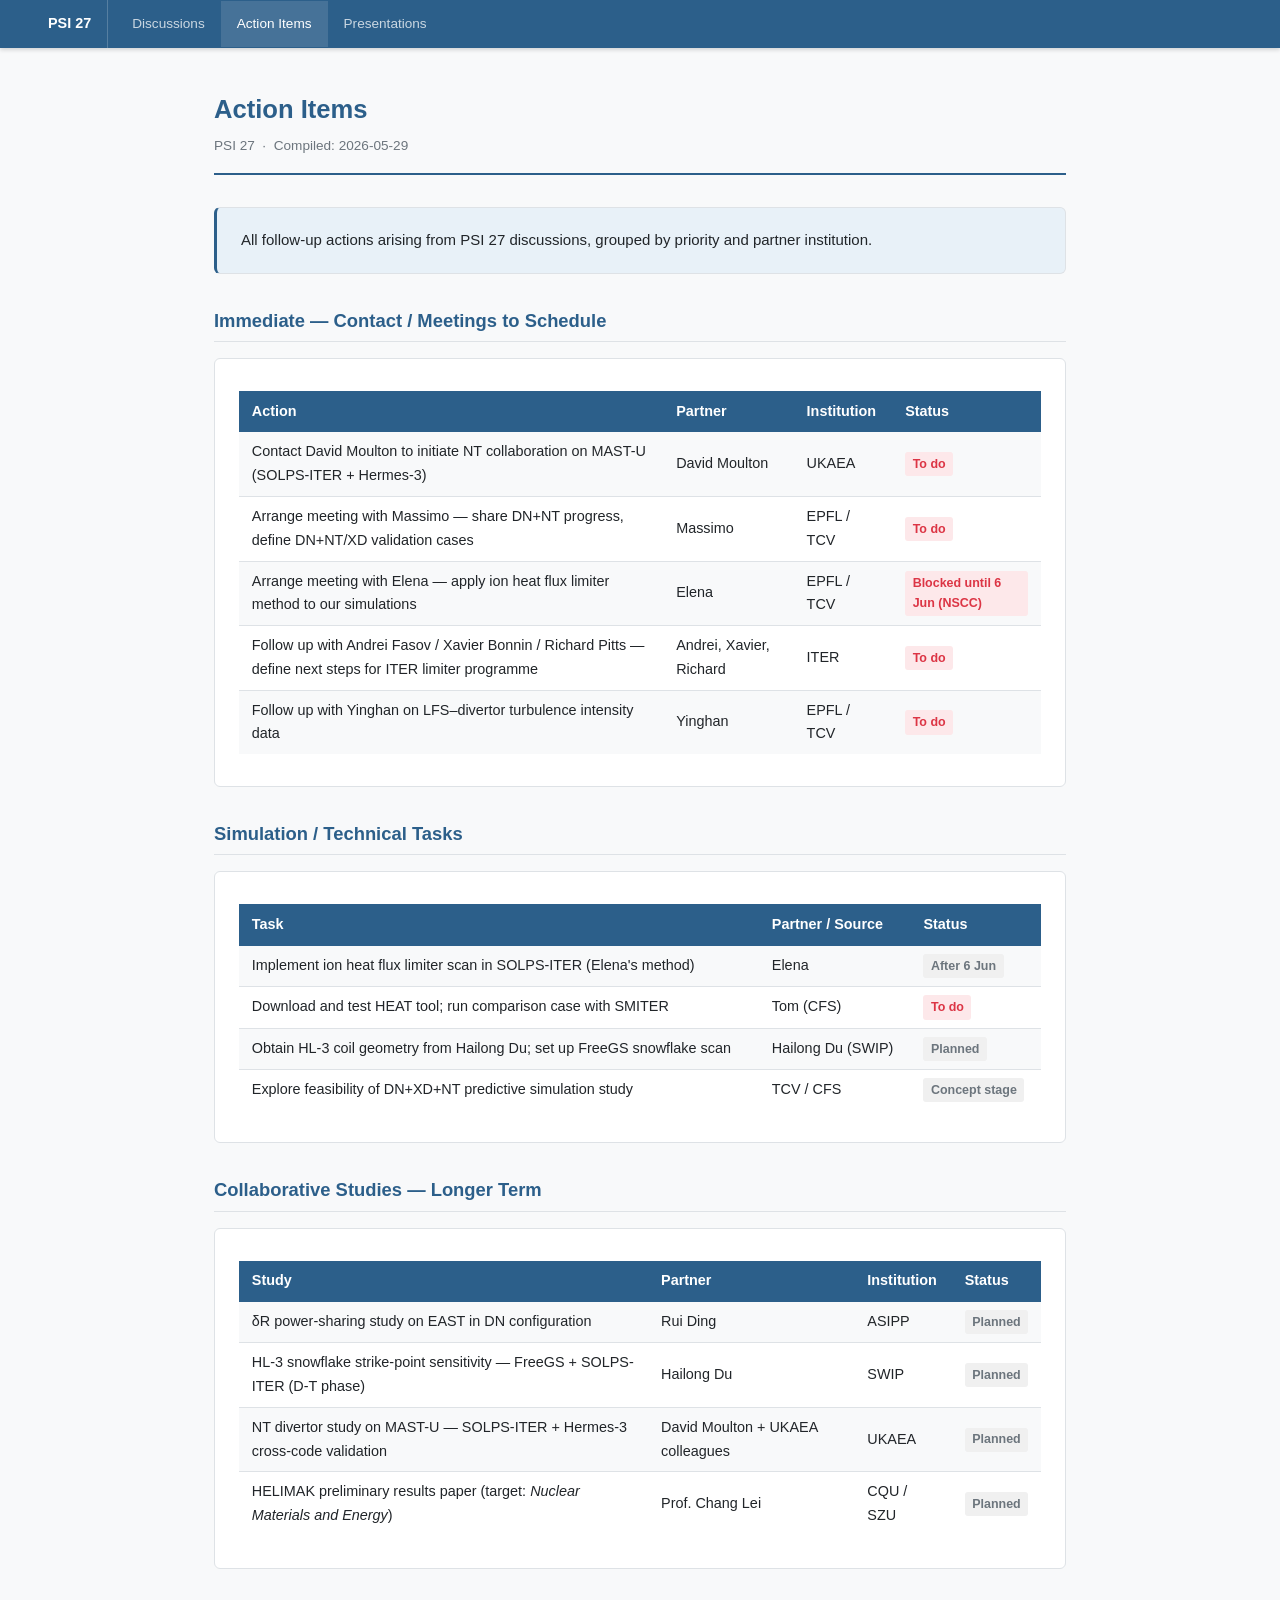
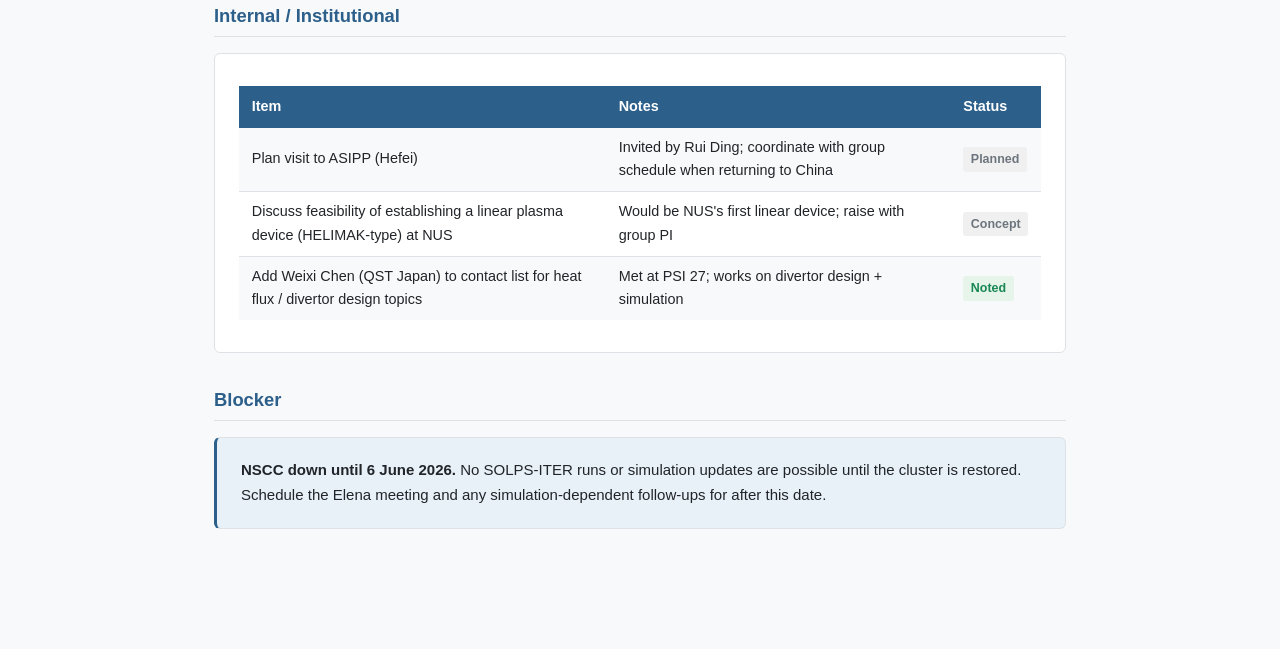
==== action-items/2026-05-29_actions.html @ e972e2f3 "Add PSI 27 conference summary site HTML progress site covering all discussions, action items, and pr" ====
<!DOCTYPE html>
<html lang="en">
<head>
<meta charset="UTF-8">
<meta name="viewport" content="width=device-width, initial-scale=1.0">
<title>Action Items — PSI 27</title>
<link rel="stylesheet" href="../style.css">
</head>
<body>

<nav>
  <a class="home" href="../index.html">PSI 27</a>
  <a href="../discussions/2026-05-29_discussions.html">Discussions</a>
  <a class="active" href="2026-05-29_actions.html">Action Items</a>
  <a href="../presentations/">Presentations</a>
</nav>

<div class="container">
  <header class="page-header">
    <h1>Action Items</h1>
    <div class="meta">PSI 27 &nbsp;·&nbsp; Compiled: 2026-05-29</div>
  </header>

  <div class="card highlight">
    All follow-up actions arising from PSI 27 discussions, grouped by priority and partner institution.
  </div>

  <h2>Immediate — Contact / Meetings to Schedule</h2>

  <div class="card">
    <table>
      <tr><th>Action</th><th>Partner</th><th>Institution</th><th>Status</th></tr>
      <tr>
        <td>Contact David Moulton to initiate NT collaboration on MAST-U (SOLPS-ITER + Hermes-3)</td>
        <td>David Moulton</td>
        <td>UKAEA</td>
        <td><span class="badge badge-open">To do</span></td>
      </tr>
      <tr>
        <td>Arrange meeting with Massimo — share DN+NT progress, define DN+NT/XD validation cases</td>
        <td>Massimo</td>
        <td>EPFL / TCV</td>
        <td><span class="badge badge-open">To do</span></td>
      </tr>
      <tr>
        <td>Arrange meeting with Elena — apply ion heat flux limiter method to our simulations</td>
        <td>Elena</td>
        <td>EPFL / TCV</td>
        <td><span class="badge badge-open">Blocked until 6 Jun (NSCC)</span></td>
      </tr>
      <tr>
        <td>Follow up with Andrei Fasov / Xavier Bonnin / Richard Pitts — define next steps for ITER limiter programme</td>
        <td>Andrei, Xavier, Richard</td>
        <td>ITER</td>
        <td><span class="badge badge-open">To do</span></td>
      </tr>
      <tr>
        <td>Follow up with Yinghan on LFS–divertor turbulence intensity data</td>
        <td>Yinghan</td>
        <td>EPFL / TCV</td>
        <td><span class="badge badge-open">To do</span></td>
      </tr>
    </table>
  </div>

  <h2>Simulation / Technical Tasks</h2>

  <div class="card">
    <table>
      <tr><th>Task</th><th>Partner / Source</th><th>Status</th></tr>
      <tr>
        <td>Implement ion heat flux limiter scan in SOLPS-ITER (Elena's method)</td>
        <td>Elena</td>
        <td><span class="badge badge-pending">After 6 Jun</span></td>
      </tr>
      <tr>
        <td>Download and test HEAT tool; run comparison case with SMITER</td>
        <td>Tom (CFS)</td>
        <td><span class="badge badge-open">To do</span></td>
      </tr>
      <tr>
        <td>Obtain HL-3 coil geometry from Hailong Du; set up FreeGS snowflake scan</td>
        <td>Hailong Du (SWIP)</td>
        <td><span class="badge badge-pending">Planned</span></td>
      </tr>
      <tr>
        <td>Explore feasibility of DN+XD+NT predictive simulation study</td>
        <td>TCV / CFS</td>
        <td><span class="badge badge-pending">Concept stage</span></td>
      </tr>
    </table>
  </div>

  <h2>Collaborative Studies — Longer Term</h2>

  <div class="card">
    <table>
      <tr><th>Study</th><th>Partner</th><th>Institution</th><th>Status</th></tr>
      <tr>
        <td>δR power-sharing study on EAST in DN configuration</td>
        <td>Rui Ding</td>
        <td>ASIPP</td>
        <td><span class="badge badge-pending">Planned</span></td>
      </tr>
      <tr>
        <td>HL-3 snowflake strike-point sensitivity — FreeGS + SOLPS-ITER (D-T phase)</td>
        <td>Hailong Du</td>
        <td>SWIP</td>
        <td><span class="badge badge-pending">Planned</span></td>
      </tr>
      <tr>
        <td>NT divertor study on MAST-U — SOLPS-ITER + Hermes-3 cross-code validation</td>
        <td>David Moulton + UKAEA colleagues</td>
        <td>UKAEA</td>
        <td><span class="badge badge-pending">Planned</span></td>
      </tr>
      <tr>
        <td>HELIMAK preliminary results paper (target: <em>Nuclear Materials and Energy</em>)</td>
        <td>Prof. Chang Lei</td>
        <td>CQU / SZU</td>
        <td><span class="badge badge-pending">Planned</span></td>
      </tr>
    </table>
  </div>

  <h2>Internal / Institutional</h2>

  <div class="card">
    <table>
      <tr><th>Item</th><th>Notes</th><th>Status</th></tr>
      <tr>
        <td>Plan visit to ASIPP (Hefei)</td>
        <td>Invited by Rui Ding; coordinate with group schedule when returning to China</td>
        <td><span class="badge badge-pending">Planned</span></td>
      </tr>
      <tr>
        <td>Discuss feasibility of establishing a linear plasma device (HELIMAK-type) at NUS</td>
        <td>Would be NUS's first linear device; raise with group PI</td>
        <td><span class="badge badge-pending">Concept</span></td>
      </tr>
      <tr>
        <td>Add Weixi Chen (QST Japan) to contact list for heat flux / divertor design topics</td>
        <td>Met at PSI 27; works on divertor design + simulation</td>
        <td><span class="badge badge-done">Noted</span></td>
      </tr>
    </table>
  </div>

  <h2>Blocker</h2>
  <div class="card highlight">
    <strong>NSCC down until 6 June 2026.</strong> No SOLPS-ITER runs or simulation updates are possible until the cluster is restored. Schedule the Elena meeting and any simulation-dependent follow-ups for after this date.
  </div>

</div>
</body>
</html>
---- style.css ----
:root {
  --bg: #f8f9fa;
  --surface: #ffffff;
  --border: #dee2e6;
  --accent: #2c5f8a;
  --accent-light: #e8f1f8;
  --text: #212529;
  --muted: #6c757d;
  --tag-open: #dc3545;
  --tag-progress: #fd7e14;
  --tag-done: #198754;
}

* { box-sizing: border-box; margin: 0; padding: 0; }

body {
  font-family: -apple-system, BlinkMacSystemFont, "Segoe UI", Helvetica, Arial, sans-serif;
  background: var(--bg);
  color: var(--text);
  font-size: 15px;
  line-height: 1.65;
}

nav {
  background: var(--accent);
  padding: 0 2rem;
  display: flex;
  align-items: center;
  gap: 0;
  position: sticky;
  top: 0;
  z-index: 100;
  box-shadow: 0 2px 4px rgba(0,0,0,.15);
}

nav a {
  color: rgba(255,255,255,.75);
  text-decoration: none;
  padding: .75rem 1rem;
  font-size: .85rem;
  white-space: nowrap;
  transition: color .15s, background .15s;
}

nav a:hover, nav a.active {
  color: #fff;
  background: rgba(255,255,255,.12);
}

nav .home { font-weight: 600; font-size: .9rem; color: #fff; border-right: 1px solid rgba(255,255,255,.2); margin-right: .5rem; }

.container {
  max-width: 900px;
  margin: 2.5rem auto;
  padding: 0 1.5rem 4rem;
}

header.page-header {
  border-bottom: 2px solid var(--accent);
  padding-bottom: 1rem;
  margin-bottom: 2rem;
}

header.page-header h1 { font-size: 1.6rem; color: var(--accent); }
header.page-header .meta { font-size: .85rem; color: var(--muted); margin-top: .3rem; }

h2 {
  font-size: 1.15rem;
  color: var(--accent);
  margin: 2rem 0 .6rem;
  padding-bottom: .3rem;
  border-bottom: 1px solid var(--border);
}

h3 { font-size: 1rem; font-weight: 600; margin: 1.4rem 0 .4rem; }
h4 { font-size: .9rem; font-weight: 600; margin: 1rem 0 .3rem; color: var(--muted); text-transform: uppercase; letter-spacing: .04em; }

p { margin: .5rem 0; }
ul, ol { padding-left: 1.4rem; margin: .4rem 0; }
li { margin: .25rem 0; }

a { color: var(--accent); }

code {
  background: #f0f0f0;
  border-radius: 3px;
  padding: .1em .35em;
  font-size: .88em;
  font-family: "SFMono-Regular", Consolas, monospace;
}

.card {
  background: var(--surface);
  border: 1px solid var(--border);
  border-radius: 6px;
  padding: 1.25rem 1.5rem;
  margin: 1rem 0;
}

.card.highlight { border-left: 3px solid var(--accent); background: var(--accent-light); }

table {
  width: 100%;
  border-collapse: collapse;
  margin: .75rem 0;
  font-size: .9rem;
}

th {
  background: var(--accent);
  color: #fff;
  text-align: left;
  padding: .55rem .8rem;
  font-weight: 600;
}

td { padding: .5rem .8rem; border-bottom: 1px solid var(--border); }
tr:last-child td { border-bottom: none; }
tr:nth-child(even) td { background: #f8f9fa; }

.badge {
  display: inline-block;
  padding: .15em .6em;
  border-radius: 3px;
  font-size: .78rem;
  font-weight: 600;
}

.badge-open { background: #fde8ea; color: var(--tag-open); }
.badge-progress { background: #fff3e0; color: var(--tag-progress); }
.badge-done { background: #e6f4ea; color: var(--tag-done); }
.badge-pending { background: #f0f0f0; color: var(--muted); }

.phase {
  border-left: 3px solid var(--accent);
  background: var(--surface);
  border-radius: 0 6px 6px 0;
  border: 1px solid var(--border);
  border-left: 3px solid var(--accent);
  padding: 1rem 1.25rem;
  margin: 1.2rem 0;
}

.phase-label {
  font-size: .75rem;
  font-weight: 700;
  text-transform: uppercase;
  letter-spacing: .08em;
  color: var(--accent);
  margin-bottom: .3rem;
}

/* Index cards */
.grid {
  display: grid;
  grid-template-columns: repeat(auto-fill, minmax(240px, 1fr));
  gap: 1rem;
  margin-top: 1.5rem;
}

.grid-card {
  background: var(--surface);
  border: 1px solid var(--border);
  border-top: 3px solid var(--accent);
  border-radius: 6px;
  padding: 1.1rem 1.2rem;
  text-decoration: none;
  color: var(--text);
  display: block;
  transition: box-shadow .15s, transform .15s;
}

.grid-card:hover { box-shadow: 0 4px 12px rgba(0,0,0,.1); transform: translateY(-2px); }
.grid-card .icon { font-size: 1.4rem; margin-bottom: .5rem; }
.grid-card h3 { font-size: .95rem; color: var(--accent); margin: 0 0 .3rem; }
.grid-card p { font-size: .82rem; color: var(--muted); margin: 0; }

.tag-list { display: flex; gap: .4rem; flex-wrap: wrap; margin: .5rem 0; }
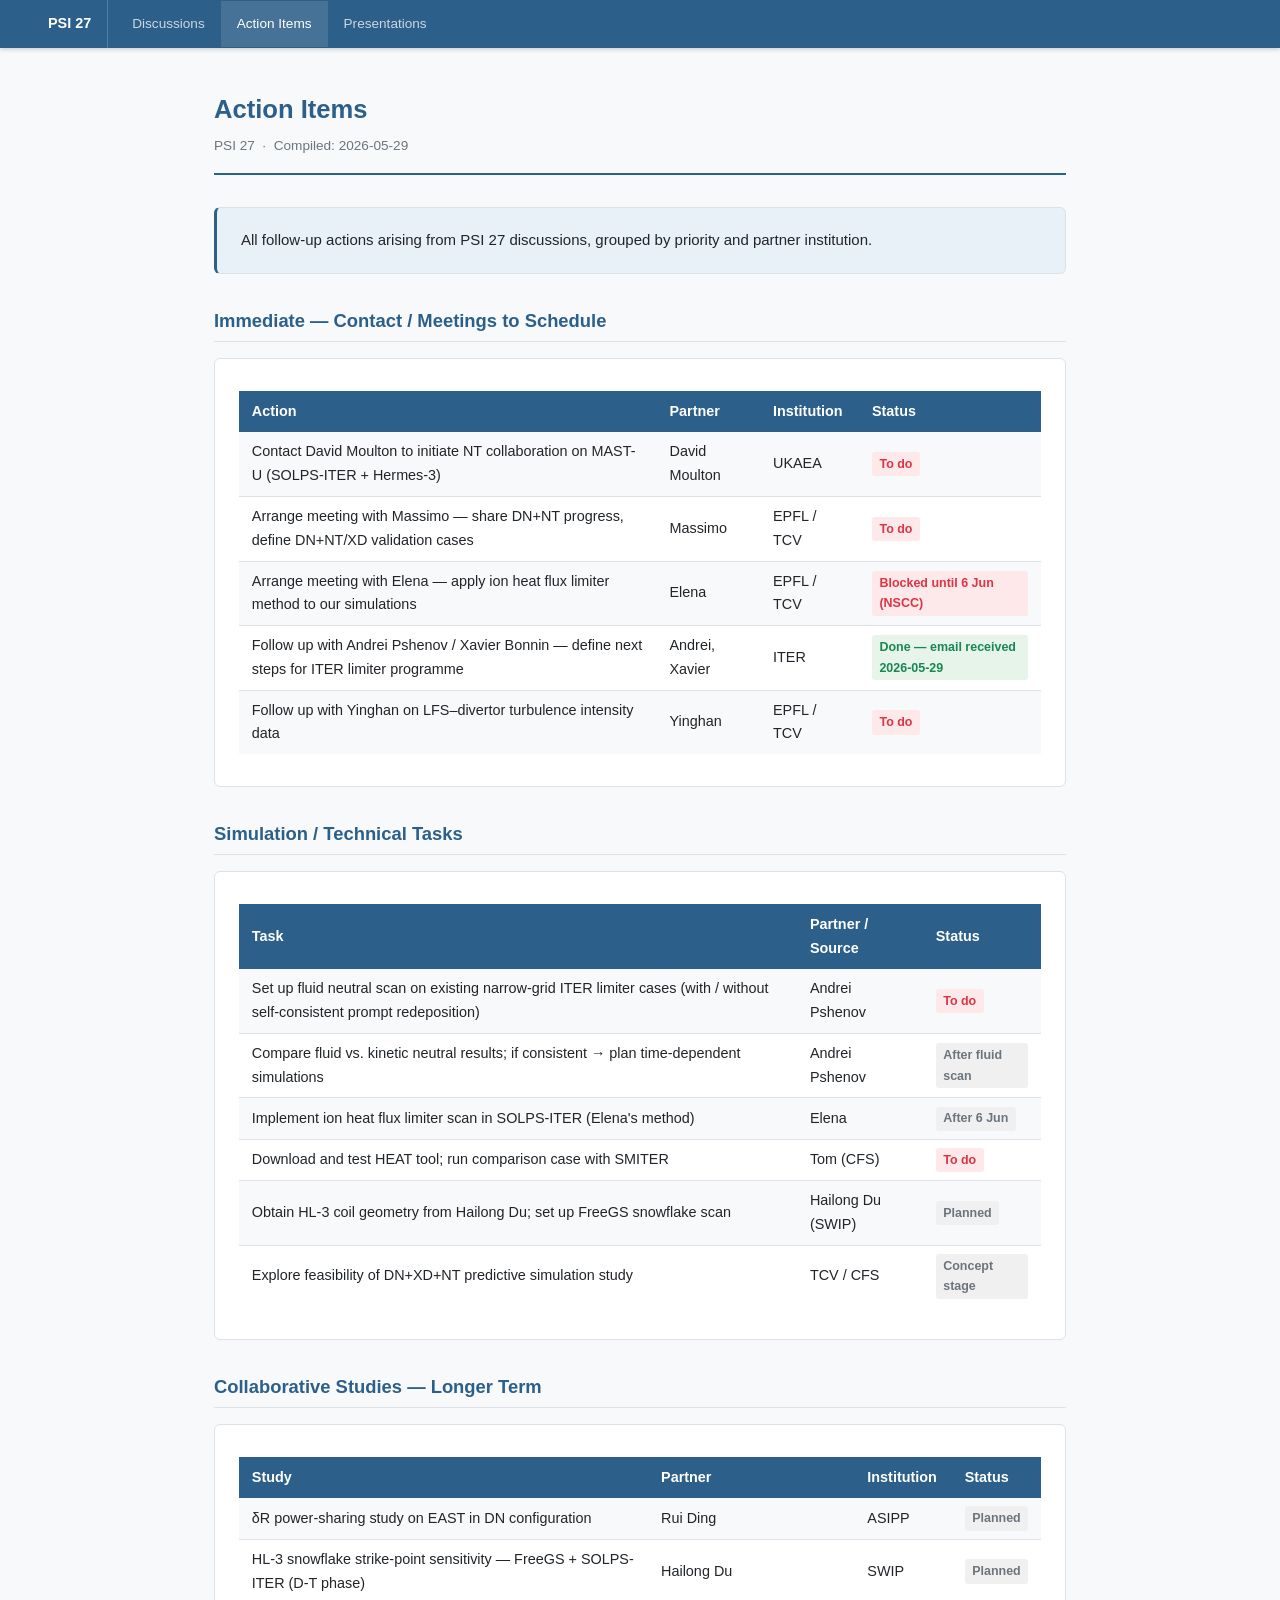
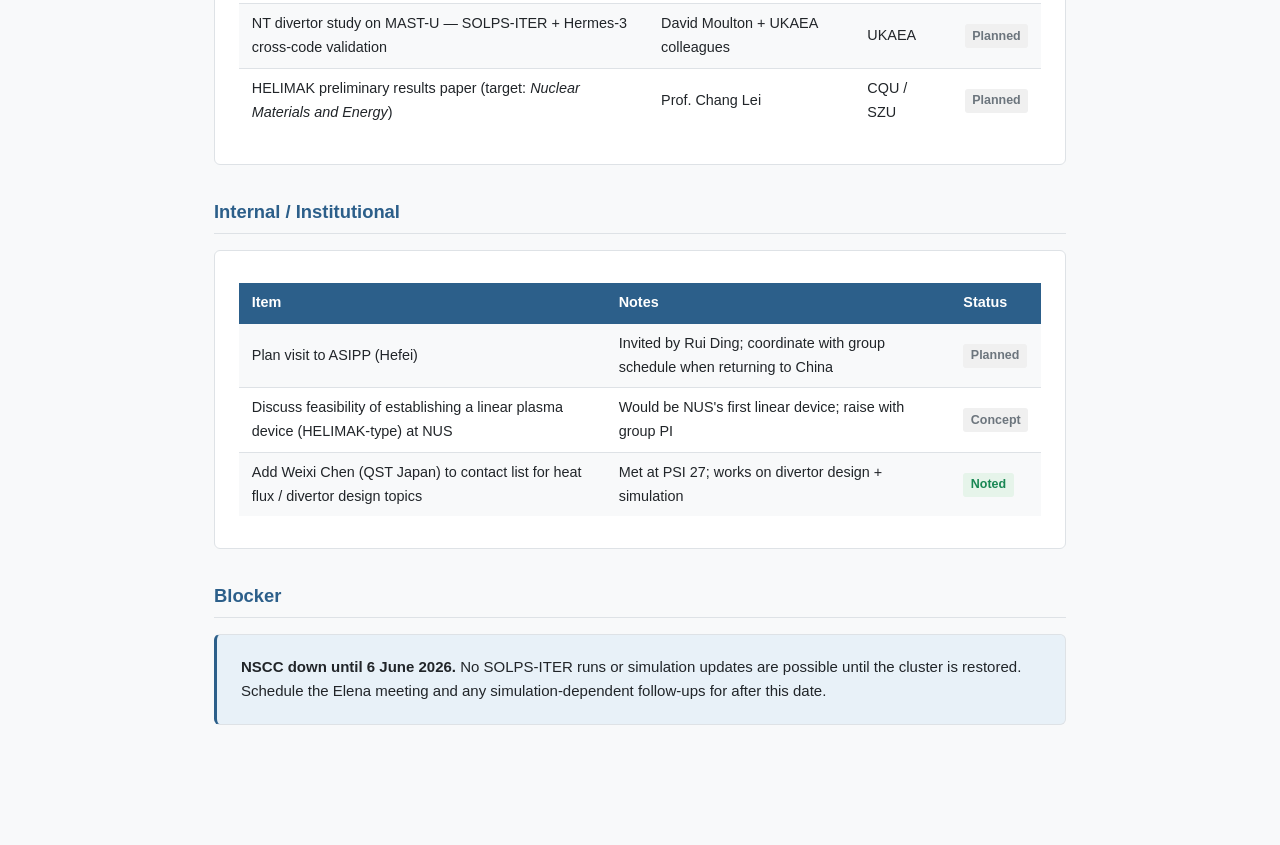
==== commit 99e52930: "Update ITER limiter: revised approach from Andrei (fluid neutrals, narrow grid)" ====
--- a/action-items/2026-05-29_actions.html
+++ b/action-items/2026-05-29_actions.html
@@ -49,10 +49,10 @@
         <td><span class="badge badge-open">Blocked until 6 Jun (NSCC)</span></td>
       </tr>
       <tr>
-        <td>Follow up with Andrei Fasov / Xavier Bonnin / Richard Pitts — define next steps for ITER limiter programme</td>
-        <td>Andrei, Xavier, Richard</td>
+        <td>Follow up with Andrei Pshenov / Xavier Bonnin — define next steps for ITER limiter programme</td>
+        <td>Andrei, Xavier</td>
         <td>ITER</td>
-        <td><span class="badge badge-open">To do</span></td>
+        <td><span class="badge badge-done">Done — email received 2026-05-29</span></td>
       </tr>
       <tr>
         <td>Follow up with Yinghan on LFS–divertor turbulence intensity data</td>
@@ -68,6 +68,16 @@
   <div class="card">
     <table>
       <tr><th>Task</th><th>Partner / Source</th><th>Status</th></tr>
+      <tr>
+        <td>Set up fluid neutral scan on existing narrow-grid ITER limiter cases (with / without self-consistent prompt redeposition)</td>
+        <td>Andrei Pshenov</td>
+        <td><span class="badge badge-open">To do</span></td>
+      </tr>
+      <tr>
+        <td>Compare fluid vs. kinetic neutral results; if consistent → plan time-dependent simulations</td>
+        <td>Andrei Pshenov</td>
+        <td><span class="badge badge-pending">After fluid scan</span></td>
+      </tr>
       <tr>
         <td>Implement ion heat flux limiter scan in SOLPS-ITER (Elena's method)</td>
         <td>Elena</td>
